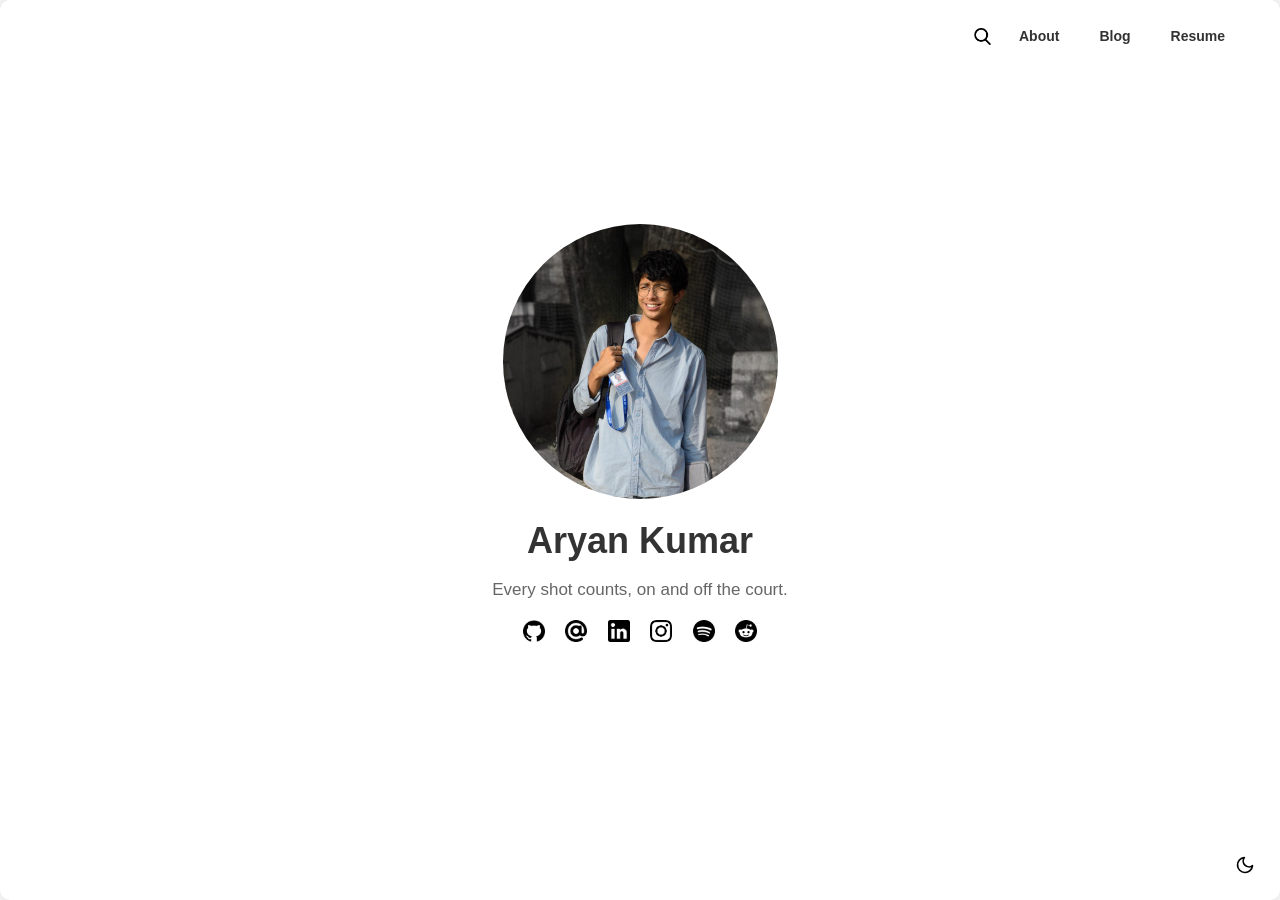
==== index.html @ 01d2bb62 "Add files via upload" ====
<!DOCTYPE html>
<html lang="en">
<head>
    <meta charset="UTF-8">
    <meta name="viewport" content="width=device-width, initial-scale=1.0">
    <title>Aryan Kumar</title>
    <link rel="icon" href="tree_1.png" type="image/png">

     <!-- Favicon added here -->
    <style>
        body {
            font-family: Arial, sans-serif;
            background-color: #f7f7f7;
            color: #333;
            margin: 0;
            padding: 0;
            display: flex;
            align-items: center;
            justify-content: center;
            height: 100vh;
            width: 100vw;
            overflow: hidden;
            transition: background-color 0.3s, color 0.3s;
        }

        .container {
            text-align: center;
            background-color: white;
            padding: 40px;
            border-radius: 10px;
            box-shadow: 0 0 15px rgba(0, 0, 0, 0.1);
            width: 100%;
            height: 100%;
            display: flex;
            flex-direction: column;
            align-items: center;
            justify-content: center;
            box-sizing: border-box;
            position: relative;
            transition: background-color 0.3s, color 0.3s;
        }

        .profile-pic {
            width: 275px;
            height: 275px;
            border-radius: 50%;
            object-fit: cover;
            margin-bottom: 20px;
            transition: transform 0.3s;
        }

        .profile-pic:hover {
            transform: scale(1.1);
        }

        h1 {
            font-size: 36px;
            color: #333;
            margin: 1px 0;
            font-weight: bold;
        }

        p {
            font-size: 17px;
            color: #666;
            margin-bottom: 20px;
        }

        .social-icons {
            margin-bottom: 30px;
        }

        .social-icons img {
            width: 22px;
            height: 22px;
            margin: 0 8px;
            cursor: pointer;
            transition: filter 0.3s;
        }

        .social-icons img:active {
            filter: hue-rotate(180deg) saturate(300%) brightness(0.7);
        }

        .top-right-container {
            position: absolute;
            top: 20px;
            right: 20px;
            display: flex;
            align-items: center;
        }

        .search-box {
            position: relative;
            display: none;
            align-items: center;
            transition: width 0.3s ease;
        }

        .search-box input[type="text"] {
            font-size: 14px;
            padding: 8px 12px;
            border: 1px solid #ccc;
            border-radius: 5px;
            width: 200px;
            box-shadow: 0 0 5px rgba(0, 0, 0, 0.2);
            transition: transform 0.3s ease;
        }

        .search-box button {
            padding: 8px 10px;
            font-size: 14px;
            cursor: pointer;
            border: 1px solid #ccc;
            border-radius: 5px;
            margin-left: 5px;
            background-color: #f7f7f7;
        }

        .search-icon {
            cursor: pointer;
            margin-right: 8px;
            width: 17px;
            height: 17px;
            transition: transform 0.3s ease, filter 0.3s ease;
        }

        .search-icon:hover {
            transform: scale(1.2);
            filter: brightness(0.8);
        }

        .links {
            display: flex;
            align-items: center;
            margin-right: 15px;
        }

        .links a {
            font-size: 14px;
            color: #333;
            text-decoration: none;
            margin: 0 8px;
            padding: 8px 12px;
            border-radius: 5px;
            position: relative;
            transition: color 0.3s;
        }

        .links a::after {
            content: '';
            position: absolute;
            width: 0;
            height: 3px;
            display: block;
            margin-top: 5px;
            right: 0;
            background: rgb(0, 128, 85);
            transition: width 0.3s ease;
        }

        .links a:hover::after {
            width: 100%;
            left: 0;
            background: rgb(0, 113, 128);
        }

        .mode-toggle {
            width: 30px;
            height: 30px;
            cursor: pointer;
            background-color: transparent;
            border: none;
            padding: 0;
            display: flex;
            align-items: center;
            justify-content: center;
            position: absolute;
            bottom: 20px;
            right: 20px;
            transition: transform 0.3s ease;
        }

        .mode-toggle:hover {
            transform: scale(1.1);
        }

        .mode-toggle svg {
            width: 20px;
            height: 20px;
        }

        .dark-mode .mode-toggle .sun {
            display: block;
        }

        .dark-mode .mode-toggle .moon {
            display: none;
        }

        .mode-toggle .sun {
            display: none;
        }

        .mode-toggle .moon {
            display: block;
        }

        .dark-mode {
            background-color: #333;
            color: #f7f7f7;
        }

        .dark-mode .container {
            background-color: #444;
            color: #f7f7f7;
        }

        .dark-mode h1 {
            color: white;
        }

        .dark-mode .links a {
            color: #f7f7f7;
        }

        .dark-mode .social-icons img {
            filter: invert(100%);
        }

        .highlight {
            background-color: yellow;
        }
    </style>
    <script>
        function toggleMode() {
            const body = document.body;
            const modeToggle = document.querySelector('.mode-toggle');
            body.classList.toggle('dark-mode');
            
            if (body.classList.contains('dark-mode')) {
                modeToggle.setAttribute('aria-label', 'Switch to light mode');
            } else {
                modeToggle.setAttribute('aria-label', 'Switch to dark mode');
            }
        }

        function toggleSearch() {
            const searchBox = document.querySelector('.search-box');
            searchBox.style.display = searchBox.style.display === 'none' || searchBox.style.display === '' ? 'flex' : 'none';
        }

        function searchAndHighlight() {
            const searchText = document.getElementById('search-input').value.toLowerCase();
            const elements = document.body.querySelectorAll('h1, p, a, .social-icons img');
            
            elements.forEach(el => {
                el.innerHTML = el.innerHTML.replace(/<span class="highlight">(.*?)<\/span>/g, "$1");
                if (el.textContent.toLowerCase().includes(searchText) && searchText) {
                    const regex = new RegExp(searchText, 'gi');
                    el.innerHTML = el.innerHTML.replace(regex, match => `<span class="highlight">${match}</span>`);
                }
            });
        }

        function handleSearchKeydown(event) {
            if (event.key === 'Enter') {
                searchAndHighlight();
            }
        }

        document.addEventListener('DOMContentLoaded', () => {
            const searchInput = document.getElementById('search-input');
            searchInput.addEventListener('keydown', handleSearchKeydown);
        });
    </script>
</head>
<body>

<div class="container">
    <div class="top-right-container">
        <img src="search.png" alt="Search Icon" class="search-icon" onclick="toggleSearch()">
        <div class="search-box">
            <input type="text" id="search-input" placeholder="Search...">
            <button onclick="searchAndHighlight()">Search</button>
        </div>
        <div class="links">
            <a href="about.html"><b>About</b></a>
            <a href="blog.html"><b>Blog</b></a>
            <a href="https://drive.google.com/drive/u/0/folders/10UwLJlrpfvB-QleIbEb0PHr3h8G_jxKL?q=sharedwith:CgJtZSgH%20parent:10UwLJlrpfvB-QleIbEb0PHr3h8G_jxKL" target="_blank"><b>Resume</b></a>
            
        </div>
    </div>

    <img src="p.jpg" alt="Profile Picture" class="profile-pic">
    <h1>Aryan Kumar</h1>
    <p>Every shot counts, on and off the court.</p>

    <div class="social-icons">
        <a href="https://github.com/aryank25" target="_blank"><img src="github.png" alt="GitHub"></a>
        <a href="mailto:aryankumar251204@gmail.com"><img src="at.png" alt="Email"></a>
        <a href="https://www.linkedin.com/in/aryan-kumar-7bba8031a/" target="_blank"><img src="linkedin-logo.png" alt="LinkedIn"></a>
        <a href="https://www.instagram.com/aryank_2512/" target="_blank"><img src="ig.png" alt="Instagram"></a>
        <a href="https://open.spotify.com/playlist/7Hc1AvkmylUBQRz2wEaGw4?si=s8i0Q4dRRf2jOGftsjvILw&pi=ZxhOGKOLRxWFY " target="_blank"><img src="spotify.png" alt="Spotify"></a>
        <a href="https://www.reddit.com/user/Fun_Bag6682/" target="_blank"><img src="reddit.png" alt="reddit"></a>
    </div>
</div>

<button class="mode-toggle" onclick="toggleMode()" aria-label="Toggle dark mode">
    <svg class="sun" xmlns="http://www.w3.org/2000/svg" width="24" height="24" viewBox="0 0 24 24" fill="none" stroke="currentColor" stroke-width="2" stroke-linecap="round" stroke-linejoin="round">
        <circle cx="12" cy="12" r="5"></circle>
        <line x1="12" y1="1" x2="12" y2="3"></line>
        <line x1="12" y1="21" x2="12" y2="23"></line>
        <line x1="4.22" y1="4.22" x2="5.64" y2="5.64"></line>
        <line x1="18.36" y1="18.36" x2="19.78" y2="19.78"></line>
        <line x1="1" y1="12" x2="3" y2="12"></line>
        <line x1="21" y1="12" x2="23" y2="12"></line>
        <line x1="4.22" y1="19.78" x2="5.64" y2="18.36"></line>
        <line x1="18.36" y1="5.64" x2="19.78" y2="4.22"></line>
    </svg>
    <svg class="moon" xmlns="http://www.w3.org/2000/svg" width="24" height="24" viewBox="0 0 24 24" fill="none" stroke="currentColor" stroke-width="2" stroke-linecap="round" stroke-linejoin="round">
        <path d="M21 12.79A9 9 0 1 1 11.21 3 7 7 0 0 0 21 12.79z"></path>
    </svg>
</button>

</body>
</html>
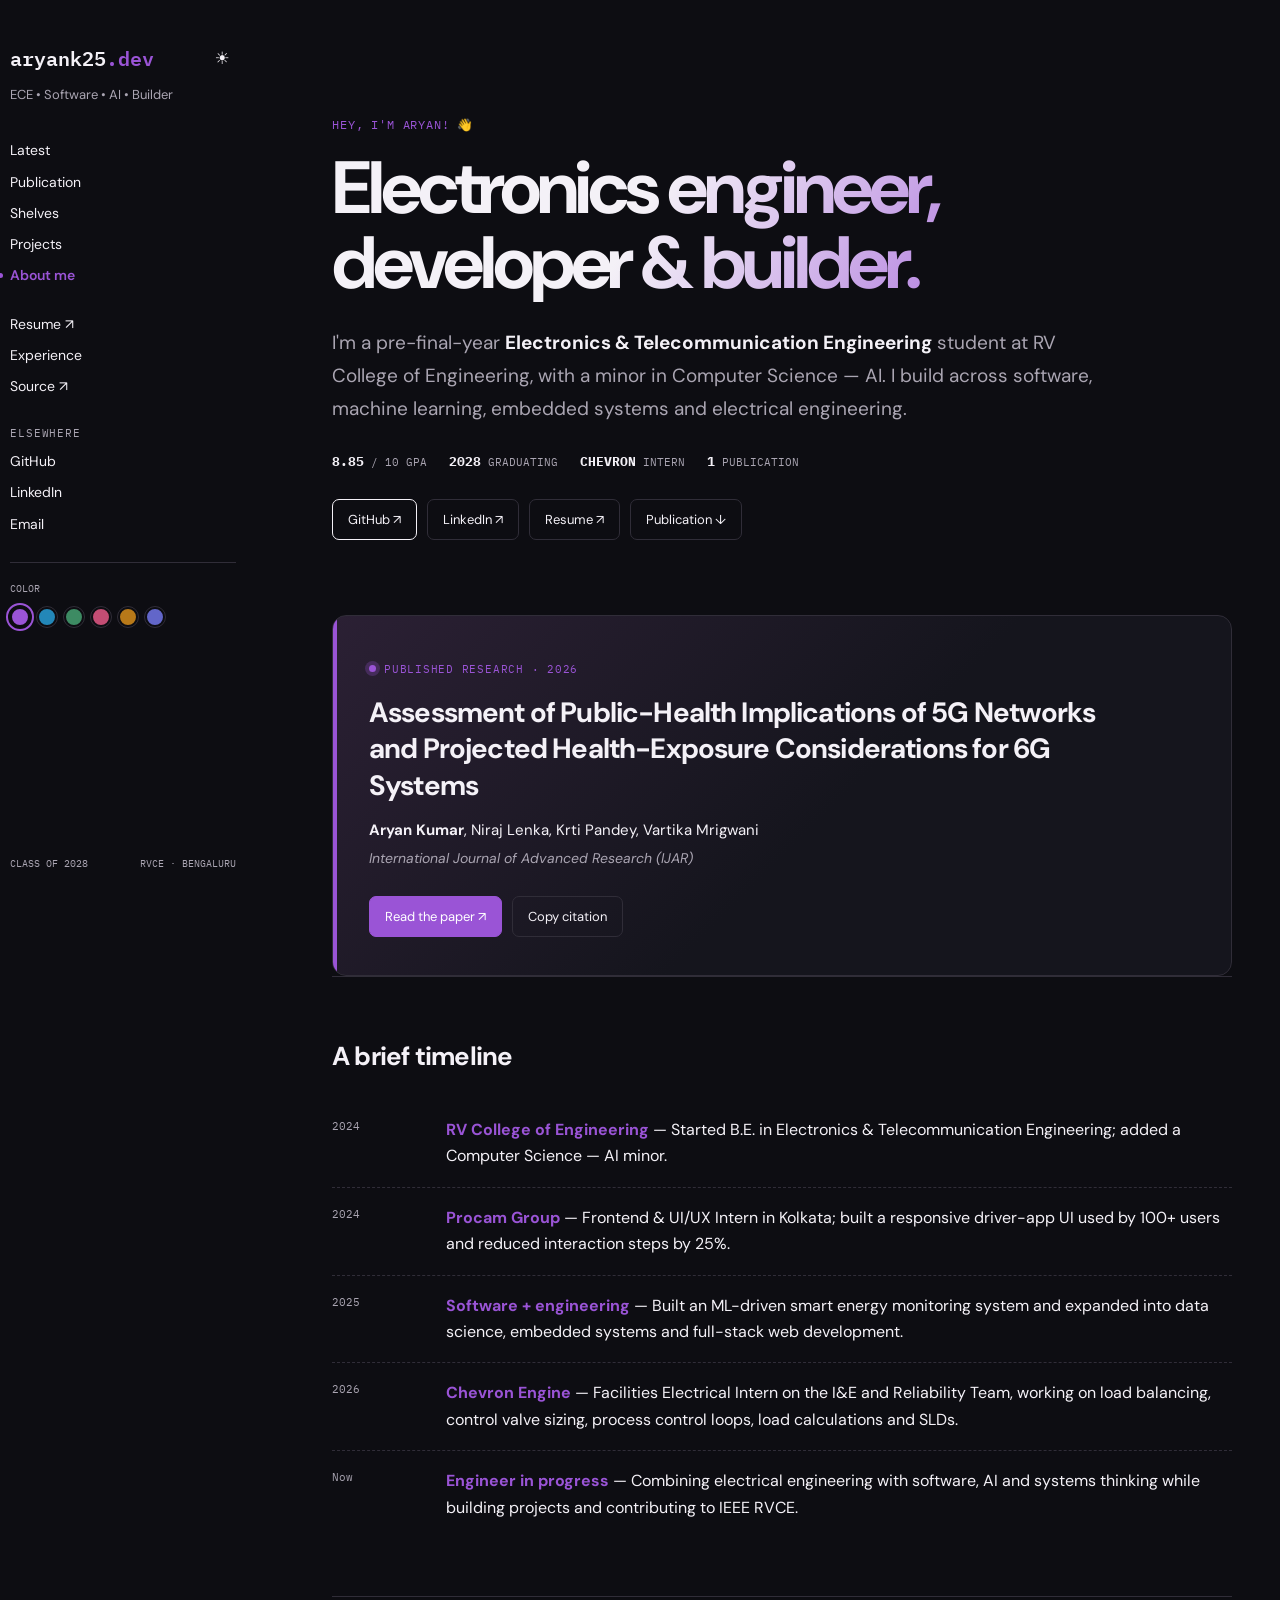
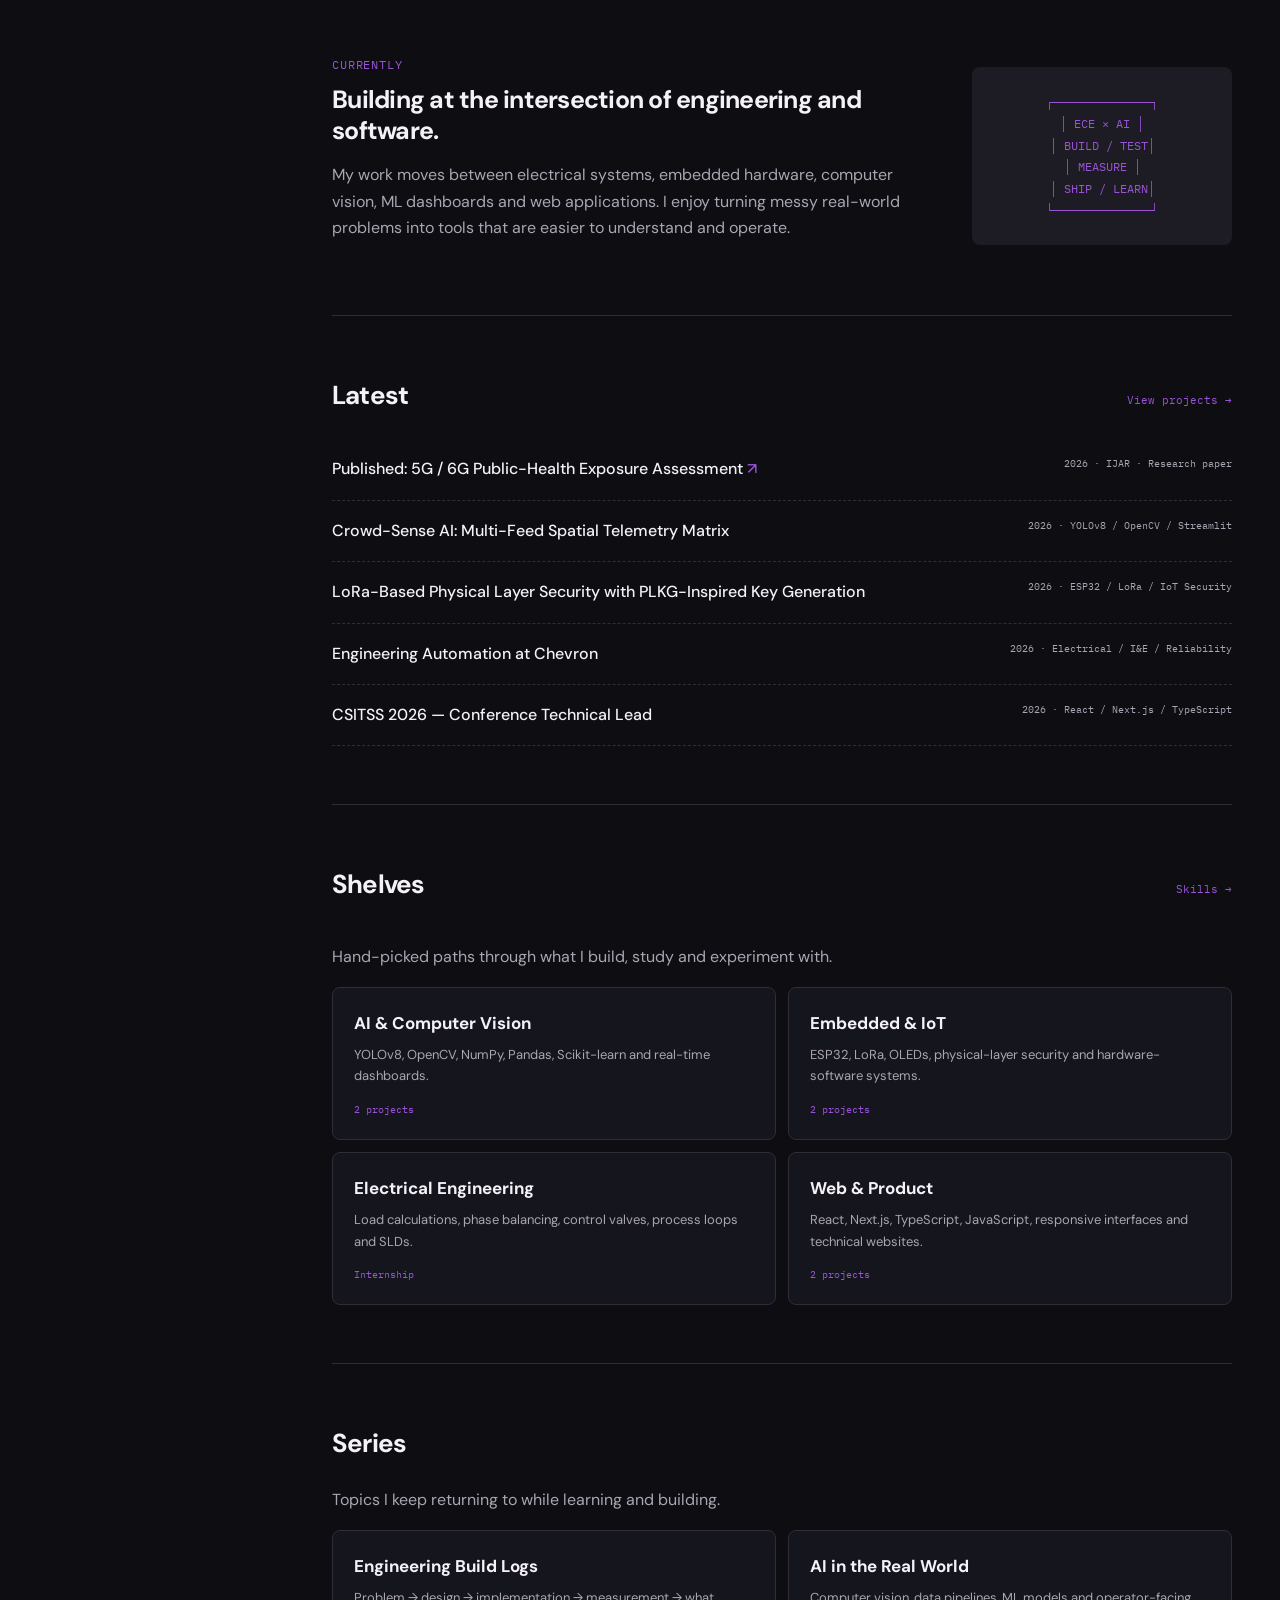
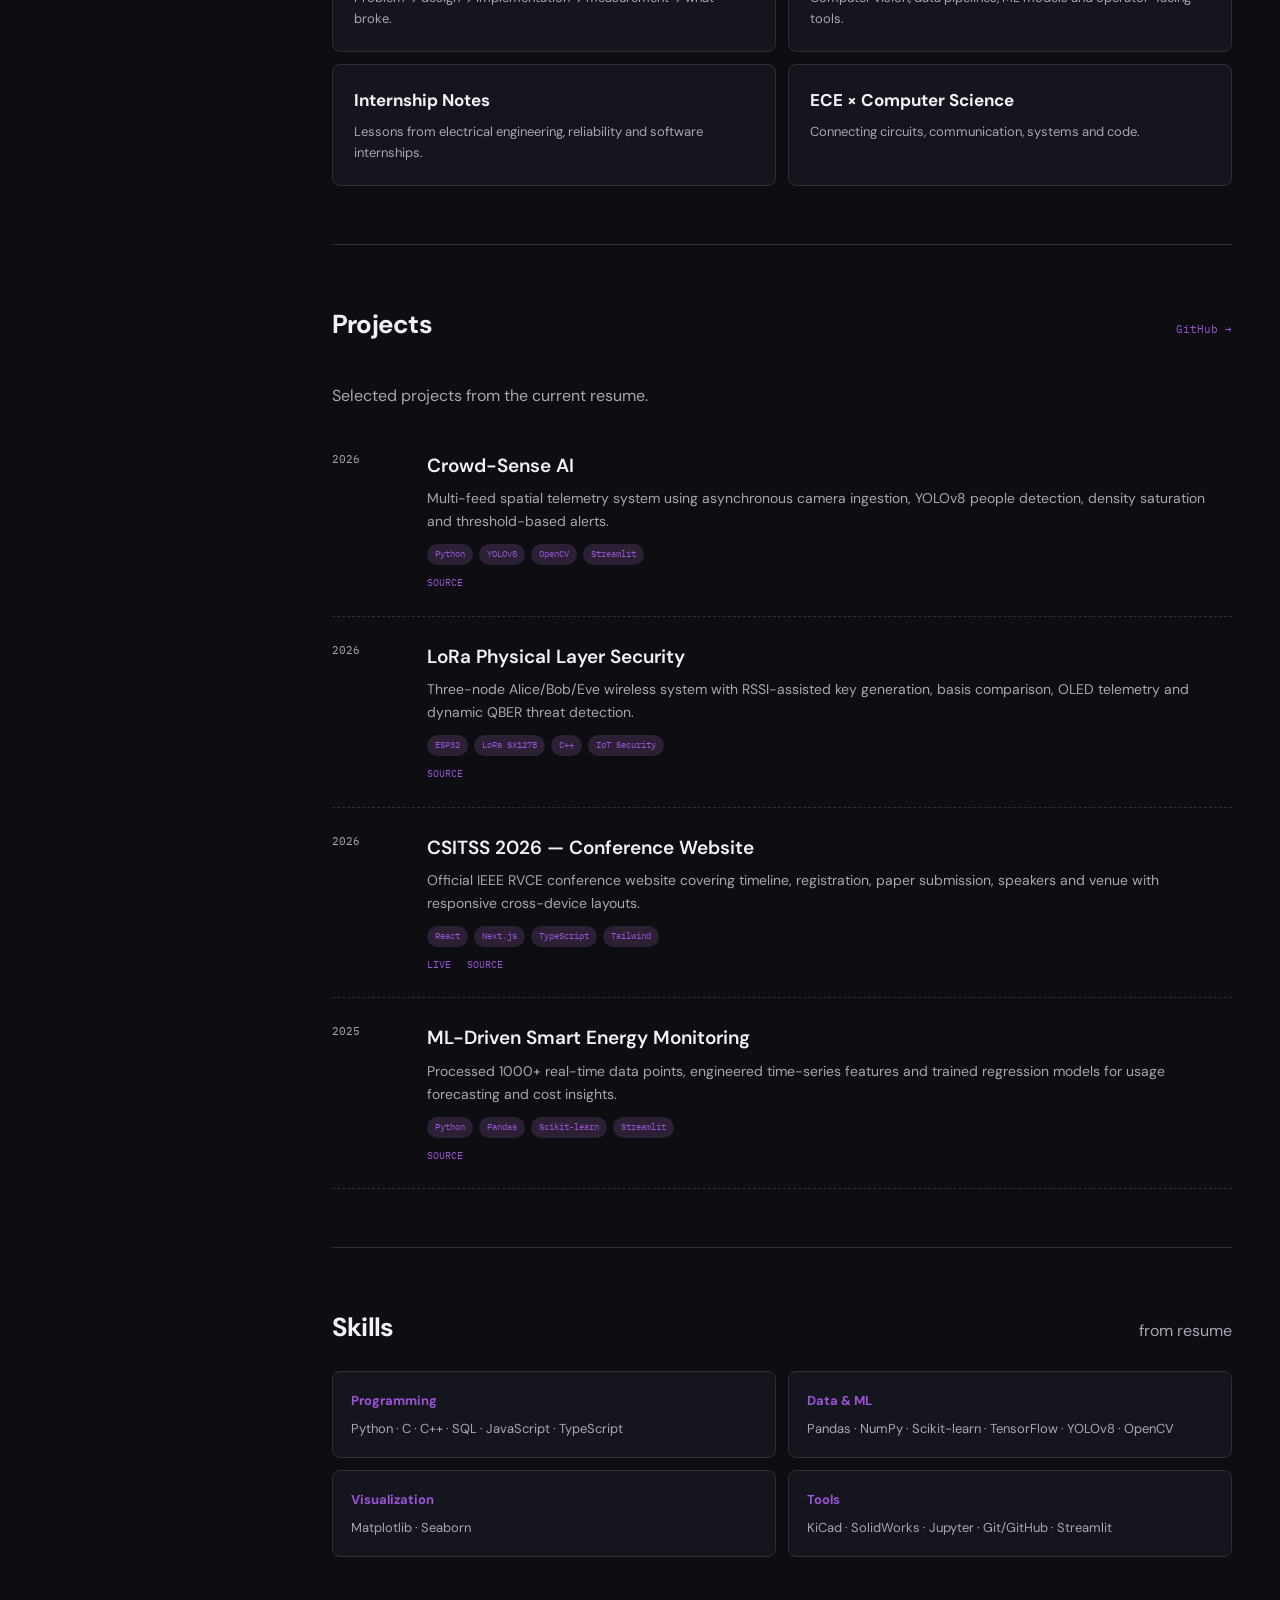
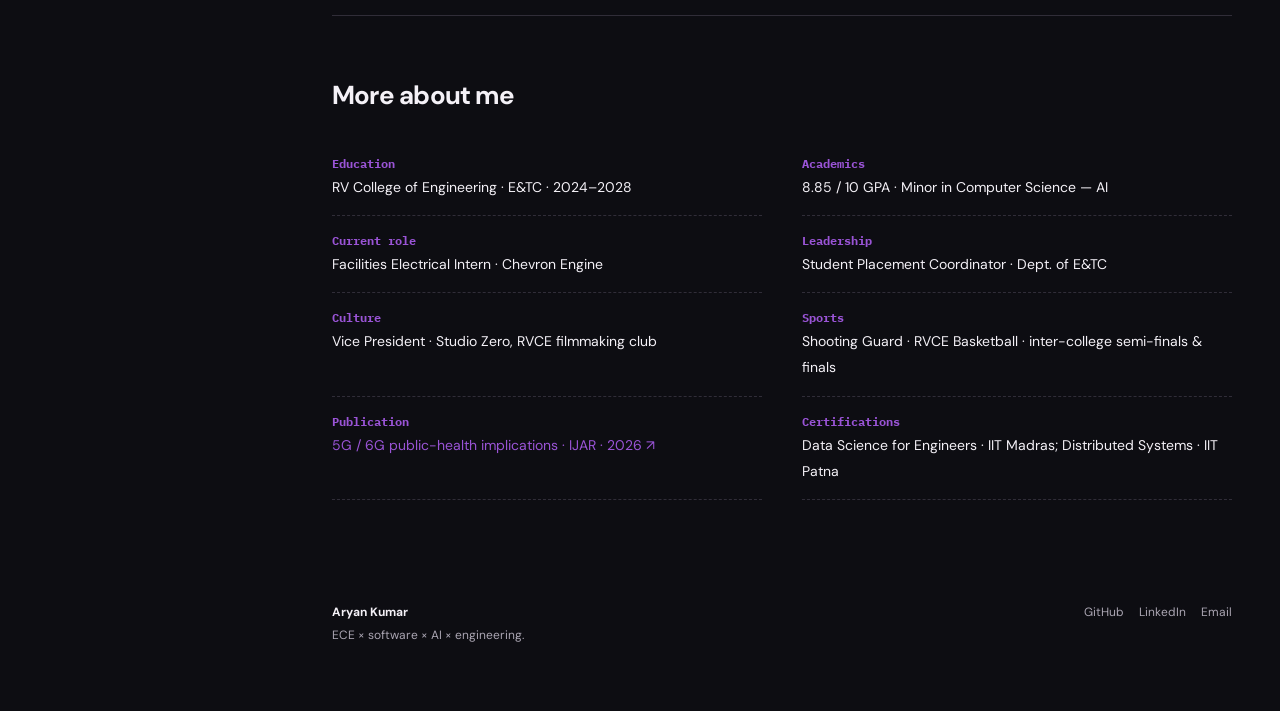
==== commit 0cda87c9: "Uploaded from local" ====
--- a/index.html
+++ b/index.html
@@ -1,327 +1,162 @@
-<!DOCTYPE html>
-<html lang="en">
-<head>
-    <meta charset="UTF-8">
-    <meta name="viewport" content="width=device-width, initial-scale=1.0">
-    <title>Aryan Kumar</title>
-    <link rel="icon" href="tree_1.png" type="image/png">
-
-     <!-- Favicon added here -->
-    <style>
-        body {
-            font-family: Arial, sans-serif;
-            background-color: #f7f7f7;
-            color: #333;
-            margin: 0;
-            padding: 0;
-            display: flex;
-            align-items: center;
-            justify-content: center;
-            height: 100vh;
-            width: 100vw;
-            overflow: hidden;
-            transition: background-color 0.3s, color 0.3s;
-        }
-
-        .container {
-            text-align: center;
-            background-color: white;
-            padding: 40px;
-            border-radius: 10px;
-            box-shadow: 0 0 15px rgba(0, 0, 0, 0.1);
-            width: 100%;
-            height: 100%;
-            display: flex;
-            flex-direction: column;
-            align-items: center;
-            justify-content: center;
-            box-sizing: border-box;
-            position: relative;
-            transition: background-color 0.3s, color 0.3s;
-        }
-
-        .profile-pic {
-            width: 275px;
-            height: 275px;
-            border-radius: 50%;
-            object-fit: cover;
-            margin-bottom: 20px;
-            transition: transform 0.3s;
-        }
-
-        .profile-pic:hover {
-            transform: scale(1.1);
-        }
-
-        h1 {
-            font-size: 36px;
-            color: #333;
-            margin: 1px 0;
-            font-weight: bold;
-        }
-
-        p {
-            font-size: 17px;
-            color: #666;
-            margin-bottom: 20px;
-        }
-
-        .social-icons {
-            margin-bottom: 30px;
-        }
-
-        .social-icons img {
-            width: 22px;
-            height: 22px;
-            margin: 0 8px;
-            cursor: pointer;
-            transition: filter 0.3s;
-        }
-
-        .social-icons img:active {
-            filter: hue-rotate(180deg) saturate(300%) brightness(0.7);
-        }
-
-        .top-right-container {
-            position: absolute;
-            top: 20px;
-            right: 20px;
-            display: flex;
-            align-items: center;
-        }
-
-        .search-box {
-            position: relative;
-            display: none;
-            align-items: center;
-            transition: width 0.3s ease;
-        }
-
-        .search-box input[type="text"] {
-            font-size: 14px;
-            padding: 8px 12px;
-            border: 1px solid #ccc;
-            border-radius: 5px;
-            width: 200px;
-            box-shadow: 0 0 5px rgba(0, 0, 0, 0.2);
-            transition: transform 0.3s ease;
-        }
-
-        .search-box button {
-            padding: 8px 10px;
-            font-size: 14px;
-            cursor: pointer;
-            border: 1px solid #ccc;
-            border-radius: 5px;
-            margin-left: 5px;
-            background-color: #f7f7f7;
-        }
-
-        .search-icon {
-            cursor: pointer;
-            margin-right: 8px;
-            width: 17px;
-            height: 17px;
-            transition: transform 0.3s ease, filter 0.3s ease;
-        }
-
-        .search-icon:hover {
-            transform: scale(1.2);
-            filter: brightness(0.8);
-        }
-
-        .links {
-            display: flex;
-            align-items: center;
-            margin-right: 15px;
-        }
-
-        .links a {
-            font-size: 14px;
-            color: #333;
-            text-decoration: none;
-            margin: 0 8px;
-            padding: 8px 12px;
-            border-radius: 5px;
-            position: relative;
-            transition: color 0.3s;
-        }
-
-        .links a::after {
-            content: '';
-            position: absolute;
-            width: 0;
-            height: 3px;
-            display: block;
-            margin-top: 5px;
-            right: 0;
-            background: rgb(0, 128, 85);
-            transition: width 0.3s ease;
-        }
-
-        .links a:hover::after {
-            width: 100%;
-            left: 0;
-            background: rgb(0, 113, 128);
-        }
-
-        .mode-toggle {
-            width: 30px;
-            height: 30px;
-            cursor: pointer;
-            background-color: transparent;
-            border: none;
-            padding: 0;
-            display: flex;
-            align-items: center;
-            justify-content: center;
-            position: absolute;
-            bottom: 20px;
-            right: 20px;
-            transition: transform 0.3s ease;
-        }
-
-        .mode-toggle:hover {
-            transform: scale(1.1);
-        }
-
-        .mode-toggle svg {
-            width: 20px;
-            height: 20px;
-        }
-
-        .dark-mode .mode-toggle .sun {
-            display: block;
-        }
-
-        .dark-mode .mode-toggle .moon {
-            display: none;
-        }
-
-        .mode-toggle .sun {
-            display: none;
-        }
-
-        .mode-toggle .moon {
-            display: block;
-        }
-
-        .dark-mode {
-            background-color: #333;
-            color: #f7f7f7;
-        }
-
-        .dark-mode .container {
-            background-color: #444;
-            color: #f7f7f7;
-        }
-
-        .dark-mode h1 {
-            color: white;
-        }
-
-        .dark-mode .links a {
-            color: #f7f7f7;
-        }
-
-        .dark-mode .social-icons img {
-            filter: invert(100%);
-        }
-
-        .highlight {
-            background-color: yellow;
-        }
-    </style>
-    <script>
-        function toggleMode() {
-            const body = document.body;
-            const modeToggle = document.querySelector('.mode-toggle');
-            body.classList.toggle('dark-mode');
-            
-            if (body.classList.contains('dark-mode')) {
-                modeToggle.setAttribute('aria-label', 'Switch to light mode');
-            } else {
-                modeToggle.setAttribute('aria-label', 'Switch to dark mode');
-            }
-        }
-
-        function toggleSearch() {
-            const searchBox = document.querySelector('.search-box');
-            searchBox.style.display = searchBox.style.display === 'none' || searchBox.style.display === '' ? 'flex' : 'none';
-        }
-
-        function searchAndHighlight() {
-            const searchText = document.getElementById('search-input').value.toLowerCase();
-            const elements = document.body.querySelectorAll('h1, p, a, .social-icons img');
-            
-            elements.forEach(el => {
-                el.innerHTML = el.innerHTML.replace(/<span class="highlight">(.*?)<\/span>/g, "$1");
-                if (el.textContent.toLowerCase().includes(searchText) && searchText) {
-                    const regex = new RegExp(searchText, 'gi');
-                    el.innerHTML = el.innerHTML.replace(regex, match => `<span class="highlight">${match}</span>`);
-                }
-            });
-        }
-
-        function handleSearchKeydown(event) {
-            if (event.key === 'Enter') {
-                searchAndHighlight();
-            }
-        }
-
-        document.addEventListener('DOMContentLoaded', () => {
-            const searchInput = document.getElementById('search-input');
-            searchInput.addEventListener('keydown', handleSearchKeydown);
-        });
-    </script>
-</head>
-<body>
-
-<div class="container">
-    <div class="top-right-container">
-        <img src="search.png" alt="Search Icon" class="search-icon" onclick="toggleSearch()">
-        <div class="search-box">
-            <input type="text" id="search-input" placeholder="Search...">
-            <button onclick="searchAndHighlight()">Search</button>
-        </div>
-        <div class="links">
-            <a href="about.html"><b>About</b></a>
-            <a href="blog.html"><b>Blog</b></a>
-            <a href="https://drive.google.com/drive/u/0/folders/10UwLJlrpfvB-QleIbEb0PHr3h8G_jxKL?q=sharedwith:CgJtZSgH%20parent:10UwLJlrpfvB-QleIbEb0PHr3h8G_jxKL" target="_blank"><b>Resume</b></a>
-            
-        </div>
-    </div>
-
-    <img src="p.jpg" alt="Profile Picture" class="profile-pic">
-    <h1>Aryan Kumar</h1>
-    <p>Every shot counts, on and off the court.</p>
-
-    <div class="social-icons">
-        <a href="https://github.com/aryank25" target="_blank"><img src="github.png" alt="GitHub"></a>
-        <a href="mailto:aryankumar251204@gmail.com"><img src="at.png" alt="Email"></a>
-        <a href="https://www.linkedin.com/in/aryan-kumar-7bba8031a/" target="_blank"><img src="linkedin-logo.png" alt="LinkedIn"></a>
-        <a href="https://www.instagram.com/aryank_2512/" target="_blank"><img src="ig.png" alt="Instagram"></a>
-        <a href="https://open.spotify.com/playlist/7Hc1AvkmylUBQRz2wEaGw4?si=s8i0Q4dRRf2jOGftsjvILw&pi=ZxhOGKOLRxWFY " target="_blank"><img src="spotify.png" alt="Spotify"></a>
-        <a href="https://www.reddit.com/user/Fun_Bag6682/" target="_blank"><img src="reddit.png" alt="reddit"></a>
-    </div>
-</div>
-
-<button class="mode-toggle" onclick="toggleMode()" aria-label="Toggle dark mode">
-    <svg class="sun" xmlns="http://www.w3.org/2000/svg" width="24" height="24" viewBox="0 0 24 24" fill="none" stroke="currentColor" stroke-width="2" stroke-linecap="round" stroke-linejoin="round">
-        <circle cx="12" cy="12" r="5"></circle>
-        <line x1="12" y1="1" x2="12" y2="3"></line>
-        <line x1="12" y1="21" x2="12" y2="23"></line>
-        <line x1="4.22" y1="4.22" x2="5.64" y2="5.64"></line>
-        <line x1="18.36" y1="18.36" x2="19.78" y2="19.78"></line>
-        <line x1="1" y1="12" x2="3" y2="12"></line>
-        <line x1="21" y1="12" x2="23" y2="12"></line>
-        <line x1="4.22" y1="19.78" x2="5.64" y2="18.36"></line>
-        <line x1="18.36" y1="5.64" x2="19.78" y2="4.22"></line>
-    </svg>
-    <svg class="moon" xmlns="http://www.w3.org/2000/svg" width="24" height="24" viewBox="0 0 24 24" fill="none" stroke="currentColor" stroke-width="2" stroke-linecap="round" stroke-linejoin="round">
-        <path d="M21 12.79A9 9 0 1 1 11.21 3 7 7 0 0 0 21 12.79z"></path>
-    </svg>
-</button>
-
-</body>
-</html>
+<!doctype html>
+<html lang="en" class="is-dark">
+<head>
+  <meta charset="utf-8">
+  <meta name="viewport" content="width=device-width,initial-scale=1">
+  <meta name="description" content="Aryan Kumar — Electronics & Telecommunication Engineering, software, AI, embedded systems and engineering projects.">
+  <meta name="theme-color" content="#0d0d12">
+  <meta property="og:title" content="Aryan Kumar — Engineer, Developer &amp; Builder">
+  <meta property="og:description" content="ECE student at RVCE building across embedded systems, AI and software. Author: 5G/6G public-health exposure research (IJAR 2026).">
+  <meta property="og:type" content="website">
+  <meta name="author" content="Aryan Kumar">
+  <link rel="icon" href="data:image/svg+xml,%3Csvg xmlns='http://www.w3.org/2000/svg' viewBox='0 0 64 64'%3E%3Crect width='64' height='64' rx='14' fill='%239a54d6'/%3E%3Ctext x='32' y='42' font-size='28' font-family='monospace' font-weight='700' text-anchor='middle' fill='white'%3EAK%3C/text%3E%3C/svg%3E">
+  <title>Aryan Kumar — Engineer, Developer & Builder</title>
+  <link rel="preconnect" href="https://fonts.googleapis.com">
+  <link rel="preconnect" href="https://fonts.gstatic.com" crossorigin>
+  <link href="https://fonts.googleapis.com/css2?family=DM+Sans:wght@400;500;600;700&family=IBM+Plex+Mono:wght@400;500;600&display=swap" rel="stylesheet">
+  <link rel="stylesheet" href="styles.css">
+</head>
+<body>
+  <a class="skip" href="#about">Skip to content</a>
+  <header class="mobile-nav">
+    <a class="brand" href="#top">AK<span>⌁</span></a>
+    <nav><a href="#publication">Research</a><a href="#projects">Projects</a><a href="#experience">Experience</a><a href="#about">About</a></nav>
+    <div class="controls"><button id="colorBtn" aria-label="Change color palette">●</button><button id="themeBtn" aria-label="Toggle light/dark theme">☾</button></div>
+  </header>
+
+  <div class="app" id="top">
+    <aside class="sidebar">
+      <div class="side-inner">
+        <div class="side-top"><a class="side-brand" href="#top">aryank25<span>.dev</span></a><button id="sideTheme" class="icon-btn" aria-label="Toggle theme">☾</button></div>
+        <p class="side-tag">ECE • Software • AI • Builder</p>
+        <div class="side-section"><a href="#latest">Latest</a><a href="#publication">Publication</a><a href="#shelves">Shelves</a><a href="#projects">Projects</a><a href="#about">About me</a></div>
+        <div class="side-section"><a href="aryan_resume.pdf" target="_blank" rel="noopener">Resume ↗</a><a href="#experience">Experience</a><a href="https://github.com/aryank25" target="_blank" rel="noopener">Source ↗</a></div>
+        <div class="side-section small"><span>Elsewhere</span><a href="https://github.com/aryank25" target="_blank" rel="noopener">GitHub</a><a href="https://www.linkedin.com/" target="_blank" rel="noopener">LinkedIn</a><a href="mailto:aryankumar.et24@rvce.edu.in">Email</a></div>
+        <div class="palette-panel">
+          <span>Color</span>
+          <div class="palette-grid" role="group" aria-label="Color palette">
+            <button class="palette-swatch" data-palette="moon" title="New Moon" aria-label="New Moon"></button>
+            <button class="palette-swatch" data-palette="ocean" title="Ocean" aria-label="Ocean"></button>
+            <button class="palette-swatch" data-palette="forest" title="Forest" aria-label="Forest"></button>
+            <button class="palette-swatch" data-palette="rose" title="Rose" aria-label="Rose"></button>
+            <button class="palette-swatch" data-palette="amber" title="Amber" aria-label="Amber"></button>
+            <button class="palette-swatch" data-palette="indigo" title="Indigo" aria-label="Indigo"></button>
+          </div>
+        </div>
+        <div class="side-bottom"><span>Class of 2028</span><span>RVCE · Bengaluru</span></div>
+      </div>
+    </aside>
+
+    <main class="content">
+      <section class="hero" id="about">
+        <p class="eyebrow">Hey, I'm Aryan! 👋</p>
+        <h1>Electronics engineer,<br>developer & builder.</h1>
+        <p class="lead">I'm a pre-final-year <strong>Electronics & Telecommunication Engineering</strong> student at RV College of Engineering, with a minor in Computer Science — AI. I build across software, machine learning, embedded systems and electrical engineering.</p>
+        <div class="stats"><span><b>8.85</b> / 10 GPA</span><span><b>2028</b> graduating</span><span><b>Chevron</b> intern</span><span><b>1</b> publication</span></div>
+        <div class="buttons"><a class="button" href="https://github.com/aryank25" target="_blank" rel="noopener">GitHub ↗</a><a class="button secondary" href="https://www.linkedin.com/" target="_blank" rel="noopener">LinkedIn ↗</a><a class="button secondary" href="aryan_resume.pdf" target="_blank" rel="noopener">Resume ↗</a><a class="button secondary" href="#publication">Publication ↓</a></div>
+      </section>
+
+
+      <section class="section pub-feature reveal" id="publication" aria-labelledby="pub-h">
+        <div class="pub-badge"><span class="dot"></span>Published research · 2026</div>
+        <h2 id="pub-h" class="pub-title">Assessment of Public-Health Implications of 5G Networks and Projected Health-Exposure Considerations for 6G Systems</h2>
+        <p class="pub-authors"><strong>Aryan Kumar</strong>, Niraj Lenka, Krti Pandey, Vartika Mrigwani</p>
+        <p class="pub-venue">International Journal of Advanced Research (IJAR)</p>
+        <div class="buttons">
+          <a class="button primary" href="https://www.journalijar.com/article/58133/assessment-of-public-health-implications-of-5g-networks-and-projected-health-exposure-considerations-for-6g-systems/" target="_blank" rel="noopener">Read the paper ↗</a>
+          <button class="button secondary" id="copyCite" type="button" data-cite="Kumar, A., Lenka, N., Pandey, K., &amp; Mrigwani, V. (2026). Assessment of Public-Health Implications of 5G Networks and Projected Health-Exposure Considerations for 6G Systems. International Journal of Advanced Research (IJAR). https://www.journalijar.com/article/58133/assessment-of-public-health-implications-of-5g-networks-and-projected-health-exposure-considerations-for-6g-systems/">Copy citation</button>
+        </div>
+      </section>
+
+      <section class="section reveal" id="experience">
+        <h2>A brief timeline</h2>
+        <ul class="timeline">
+          <li><span>2024</span><div><strong>RV College of Engineering</strong> — Started B.E. in Electronics & Telecommunication Engineering; added a Computer Science — AI minor.</div></li>
+          <li><span>2024</span><div><strong>Procam Group</strong> — Frontend & UI/UX Intern in Kolkata; built a responsive driver-app UI used by 100+ users and reduced interaction steps by 25%.</div></li>
+          <li><span>2025</span><div><strong>Software + engineering</strong> — Built an ML-driven smart energy monitoring system and expanded into data science, embedded systems and full-stack web development.</div></li>
+          <li><span>2026</span><div><strong>Chevron Engine</strong> — Facilities Electrical Intern on the I&E and Reliability Team, working on load balancing, control valve sizing, process control loops, load calculations and SLDs.</div></li>
+          <li><span>Now</span><div><strong>Engineer in progress</strong> — Combining electrical engineering with software, AI and systems thinking while building projects and contributing to IEEE RVCE.</div></li>
+        </ul>
+      </section>
+
+      <section class="section split-card reveal">
+        <div><div class="mini-label">Currently</div><h3>Building at the intersection of engineering and software.</h3><p>My work moves between electrical systems, embedded hardware, computer vision, ML dashboards and web applications. I enjoy turning messy real-world problems into tools that are easier to understand and operate.</p></div>
+        <div class="ascii">┌──────────────┐<br>│  ECE × AI    │<br>│  BUILD / TEST│<br>│  MEASURE     │<br>│  SHIP / LEARN│<br>└──────────────┘</div>
+      </section>
+
+      <section class="section reveal" id="latest">
+        <div class="section-head"><h2>Latest</h2><a href="#projects">View projects →</a></div>
+        <div class="post-list">
+          <a class="post" href="https://www.journalijar.com/article/58133/assessment-of-public-health-implications-of-5g-networks-and-projected-health-exposure-considerations-for-6g-systems/" target="_blank" rel="noopener"><span class="post-title">Published: 5G / 6G Public-Health Exposure Assessment <i>↗</i></span><span class="date">2026 · IJAR · Research paper</span></a>
+          <a class="post" href="#projects"><span class="post-title">Crowd-Sense AI: Multi-Feed Spatial Telemetry Matrix</span><span class="date">2026 · YOLOv8 / OpenCV / Streamlit</span></a>
+          <a class="post" href="#projects"><span class="post-title">LoRa-Based Physical Layer Security with PLKG-Inspired Key Generation</span><span class="date">2026 · ESP32 / LoRa / IoT Security</span></a>
+          <a class="post" href="#experience"><span class="post-title">Engineering Automation at Chevron</span><span class="date">2026 · Electrical / I&E / Reliability</span></a>
+          <a class="post" href="#projects"><span class="post-title">CSITSS 2026 — Conference Technical Lead</span><span class="date">2026 · React / Next.js / TypeScript</span></a>
+        </div>
+      </section>
+
+      <section class="section reveal" id="shelves">
+        <div class="section-head"><h2>Shelves</h2><a href="#skills">Skills →</a></div>
+        <p class="muted">Hand-picked paths through what I build, study and experiment with.</p>
+        <div class="shelves">
+          <a class="shelf" href="#projects"><b>AI & Computer Vision</b><span>YOLOv8, OpenCV, NumPy, Pandas, Scikit-learn and real-time dashboards.</span><em>2 projects</em></a>
+          <a class="shelf" href="#projects"><b>Embedded & IoT</b><span>ESP32, LoRa, OLEDs, physical-layer security and hardware-software systems.</span><em>2 projects</em></a>
+          <a class="shelf" href="#experience"><b>Electrical Engineering</b><span>Load calculations, phase balancing, control valves, process loops and SLDs.</span><em>Internship</em></a>
+          <a class="shelf" href="#projects"><b>Web & Product</b><span>React, Next.js, TypeScript, JavaScript, responsive interfaces and technical websites.</span><em>2 projects</em></a>
+        </div>
+      </section>
+
+      <section class="section reveal" id="series">
+        <h2>Series</h2><p class="muted">Topics I keep returning to while learning and building.</p>
+        <div class="series-grid">
+          <a href="#projects"><b>Engineering Build Logs</b><span>Problem → design → implementation → measurement → what broke.</span></a>
+          <a href="#projects"><b>AI in the Real World</b><span>Computer vision, data pipelines, ML models and operator-facing tools.</span></a>
+          <a href="#experience"><b>Internship Notes</b><span>Lessons from electrical engineering, reliability and software internships.</span></a>
+          <a href="#skills"><b>ECE × Computer Science</b><span>Connecting circuits, communication, systems and code.</span></a>
+        </div>
+      </section>
+
+      <section class="section reveal" id="projects">
+        <div class="section-head"><h2>Projects</h2><a href="https://github.com/aryank25" target="_blank" rel="noopener">GitHub →</a></div>
+        <p class="muted">Selected projects from the current resume.</p>
+        <div class="projects">
+          <article class="project"><span class="year">2026</span><div><a class="project-name" href="https://github.com/aryank25" target="_blank" rel="noopener">Crowd-Sense AI</a><p>Multi-feed spatial telemetry system using asynchronous camera ingestion, YOLOv8 people detection, density saturation and threshold-based alerts.</p><div class="tags"><span>Python</span><span>YOLOv8</span><span>OpenCV</span><span>Streamlit</span></div><div class="project-links"><a href="https://github.com/aryank25" target="_blank" rel="noopener">Source</a></div></div></article>
+          <article class="project"><span class="year">2026</span><div><a class="project-name" href="https://github.com/aryank25" target="_blank" rel="noopener">LoRa Physical Layer Security</a><p>Three-node Alice/Bob/Eve wireless system with RSSI-assisted key generation, basis comparison, OLED telemetry and dynamic QBER threat detection.</p><div class="tags"><span>ESP32</span><span>LoRa SX1278</span><span>C++</span><span>IoT Security</span></div><div class="project-links"><a href="https://github.com/aryank25" target="_blank" rel="noopener">Source</a></div></div></article>
+          <article class="project"><span class="year">2026</span><div><a class="project-name" href="https://csitss.ieee-rvce.org/" target="_blank" rel="noopener">CSITSS 2026 — Conference Website</a><p>Official IEEE RVCE conference website covering timeline, registration, paper submission, speakers and venue with responsive cross-device layouts.</p><div class="tags"><span>React</span><span>Next.js</span><span>TypeScript</span><span>Tailwind</span></div><div class="project-links"><a href="https://csitss.ieee-rvce.org/" target="_blank" rel="noopener">Live</a><a href="https://github.com/aryank25" target="_blank" rel="noopener">Source</a></div></div></article>
+          <article class="project"><span class="year">2025</span><div><a class="project-name" href="https://github.com/aryank25" target="_blank" rel="noopener">ML-Driven Smart Energy Monitoring</a><p>Processed 1000+ real-time data points, engineered time-series features and trained regression models for usage forecasting and cost insights.</p><div class="tags"><span>Python</span><span>Pandas</span><span>Scikit-learn</span><span>Streamlit</span></div><div class="project-links"><a href="https://github.com/aryank25" target="_blank" rel="noopener">Source</a></div></div></article>
+        </div>
+      </section>
+
+      <section class="section reveal" id="skills">
+        <div class="section-head"><h2>Skills</h2><span class="muted">from resume</span></div>
+        <div class="skill-cloud">
+          <div><b>Programming</b><span>Python · C · C++ · SQL · JavaScript · TypeScript</span></div>
+          <div><b>Data & ML</b><span>Pandas · NumPy · Scikit-learn · TensorFlow · YOLOv8 · OpenCV</span></div>
+          <div><b>Visualization</b><span>Matplotlib · Seaborn</span></div>
+          <div><b>Tools</b><span>KiCad · SolidWorks · Jupyter · Git/GitHub · Streamlit</span></div>
+        </div>
+      </section>
+
+      <section class="section credentials reveal">
+        <h2>More about me</h2>
+        <div class="facts">
+          <div><b>Education</b><span>RV College of Engineering · E&TC · 2024–2028</span></div>
+          <div><b>Academics</b><span>8.85 / 10 GPA · Minor in Computer Science — AI</span></div>
+          <div><b>Current role</b><span>Facilities Electrical Intern · Chevron Engine</span></div>
+          <div><b>Leadership</b><span>Student Placement Coordinator · Dept. of E&TC</span></div>
+          <div><b>Culture</b><span>Vice President · Studio Zero, RVCE filmmaking club</span></div>
+          <div><b>Sports</b><span>Shooting Guard · RVCE Basketball · inter-college semi-finals & finals</span></div>
+          <div><b>Publication</b><span><a class="inline-link" href="https://www.journalijar.com/article/58133/assessment-of-public-health-implications-of-5g-networks-and-projected-health-exposure-considerations-for-6g-systems/" target="_blank" rel="noopener">5G / 6G public-health implications · IJAR · 2026 ↗</a></span></div>
+          <div><b>Certifications</b><span>Data Science for Engineers · IIT Madras; Distributed Systems · IIT Patna</span></div>
+        </div>
+      </section>
+
+      <footer>
+        <div><strong>Aryan Kumar</strong><span>ECE × software × AI × engineering.</span></div>
+        <div class="footer-links"><a href="https://github.com/aryank25" target="_blank" rel="noopener">GitHub</a><a href="https://www.linkedin.com/" target="_blank" rel="noopener">LinkedIn</a><a href="mailto:aryankumar.et24@rvce.edu.in">Email</a></div>
+      </footer>
+    </main>
+  </div>
+  <script src="script.js"></script>
+</body>
+</html>
--- a/styles.css
+++ b/styles.css
@@ -0,0 +1,29 @@
+:root{--bg:#f7f3ee;--surface:#fffdf9;--text:#1d1b20;--muted:#6f6a73;--border:#ddd7cf;--accent:#9a54d6;--accent-soft:#eadcf5;--code:#ece8e2;--shadow:0 18px 50px rgba(38,30,22,.08)}
+html[data-theme="dark"]{--bg:#0d0d12;--surface:#15151d;--text:#f4f1f7;--muted:#aaa5b2;--border:#302d38;--accent-soft:#2b2034;--code:#1d1b24;--shadow:0 18px 50px rgba(0,0,0,.25)}
+html[data-palette="ocean"]{--accent:#2387b8;--accent-soft:#d9edf7} html[data-palette="forest"]{--accent:#3d8b63;--accent-soft:#dcefe3} html[data-palette="rose"]{--accent:#c34d74;--accent-soft:#f6dce5} html[data-palette="amber"]{--accent:#b87919;--accent-soft:#f4e4c4} html[data-palette="indigo"]{--accent:#6266c9;--accent-soft:#e1e1f8}
+*{box-sizing:border-box}html{scroll-behavior:smooth}body{margin:0;background:var(--bg);color:var(--text);font-family:"DM Sans",system-ui,sans-serif;line-height:1.65}a{color:inherit;text-decoration:none}a:hover{color:var(--accent)}button{font:inherit;color:inherit}
+.app{display:grid;grid-template-columns:250px minmax(0,900px);gap:72px;max-width:1260px;margin:0 auto}.sidebar{min-height:100vh}.side-inner{position:sticky;top:0;height:100vh;padding:42px 24px 28px 0;display:flex;flex-direction:column}.side-top{display:flex;align-items:center;justify-content:space-between}.side-brand,.brand{font-family:"IBM Plex Mono",monospace;font-weight:600;font-size:20px}.side-brand span,.brand span{color:var(--accent)}.side-tag{color:var(--muted);font-size:13px;margin:9px 0 34px}.side-section{display:flex;flex-direction:column;gap:8px;margin-bottom:26px}.side-section a{font-size:14px}.side-section.small{font-size:13px}.side-section.small span{color:var(--muted);font-family:"IBM Plex Mono",monospace;font-size:11px;text-transform:uppercase;letter-spacing:.08em}.icon-btn,.controls button,.palette-swatch{border:0;background:transparent;cursor:pointer}.icon-btn{font-size:17px}.side-bottom{margin-top:auto;display:flex;justify-content:space-between;color:var(--muted);font-family:"IBM Plex Mono",monospace;font-size:10px;text-transform:uppercase}.palette-panel{border-top:1px solid var(--border);padding-top:18px;margin-bottom:25px}.palette-panel>span{display:block;color:var(--muted);font-family:"IBM Plex Mono",monospace;font-size:10px;text-transform:uppercase;margin-bottom:10px}.palette-grid{display:flex;gap:7px}.palette-swatch{width:20px;height:20px;border-radius:50%;border:2px solid var(--bg);outline:1px solid var(--border)}.palette-swatch[data-palette="moon"]{background:#9a54d6}.palette-swatch[data-palette="ocean"]{background:#2387b8}.palette-swatch[data-palette="forest"]{background:#3d8b63}.palette-swatch[data-palette="rose"]{background:#c34d74}.palette-swatch[data-palette="amber"]{background:#b87919}.palette-swatch[data-palette="indigo"]{background:#6266c9}.palette-swatch.active{outline:2px solid var(--accent);outline-offset:2px}
+.content{padding:78px 0 55px}.hero{padding:25px 0 65px}.eyebrow,.mini-label{font-family:"IBM Plex Mono",monospace;font-size:12px;color:var(--accent);text-transform:uppercase;letter-spacing:.07em}.hero h1{font-size:clamp(44px,6vw,74px);line-height:1.02;letter-spacing:-.055em;margin:16px 0 24px;max-width:780px}.lead{font-size:19px;line-height:1.75;max-width:770px;color:var(--muted)}.lead strong{color:var(--text)}.stats{display:flex;gap:22px;flex-wrap:wrap;margin:26px 0;font-family:"IBM Plex Mono",monospace;font-size:11px;color:var(--muted);text-transform:uppercase}.stats b{color:var(--text);font-size:13px}.buttons{display:flex;gap:10px;flex-wrap:wrap;margin-top:26px}.button{padding:9px 15px;border:1px solid var(--text);border-radius:7px;font-size:13px}.button:hover{background:var(--text);color:var(--bg)}.button.secondary{border-color:var(--border)}
+.section{padding:58px 0;border-top:1px solid var(--border)}.section h2{font-size:26px;letter-spacing:-.03em;margin:0 0 22px}.section-head{display:flex;align-items:baseline;justify-content:space-between;gap:20px}.section-head a{font-family:"IBM Plex Mono",monospace;font-size:11px;color:var(--accent)}.muted{color:var(--muted)}.timeline{list-style:none;padding:0;margin:0}.timeline li{display:grid;grid-template-columns:90px 1fr;gap:24px;padding:17px 0;border-bottom:1px dashed var(--border)}.timeline li:last-child{border-bottom:0}.timeline span,.year{font-family:"IBM Plex Mono",monospace;color:var(--muted);font-size:11px}.timeline strong{color:var(--accent)}.split-card{display:grid;grid-template-columns:1fr 260px;gap:45px;align-items:center}.split-card h3{font-size:25px;line-height:1.25;letter-spacing:-.03em;margin:9px 0}.split-card p{color:var(--muted)}.ascii{font-family:"IBM Plex Mono",monospace;font-size:12px;color:var(--accent);background:var(--code);padding:24px;border-radius:8px;text-align:center;line-height:1.8}.post-list{display:grid;gap:0}.post{display:flex;justify-content:space-between;gap:25px;padding:17px 0;border-bottom:1px dashed var(--border)}.post-title{font-weight:500}.date{font-family:"IBM Plex Mono",monospace;font-size:10px;color:var(--muted);white-space:nowrap}.shelves{display:grid;grid-template-columns:1fr 1fr;gap:12px}.shelf,.series-grid a{border:1px solid var(--border);border-radius:8px;padding:21px;background:var(--surface);display:flex;flex-direction:column;gap:7px;transition:.2s}.shelf:hover,.series-grid a:hover{transform:translateY(-2px);box-shadow:var(--shadow);border-color:var(--accent)}.shelf b,.series-grid b{font-size:17px}.shelf span,.series-grid span{color:var(--muted);font-size:13px}.shelf em{font-family:"IBM Plex Mono",monospace;font-style:normal;font-size:10px;color:var(--accent);margin-top:8px}.series-grid{display:grid;grid-template-columns:1fr 1fr;gap:12px}.projects{display:grid;gap:0}.project{display:grid;grid-template-columns:75px 1fr;gap:20px;padding:24px 0;border-bottom:1px dashed var(--border)}.project-name{font-size:19px;font-weight:600}.project p{margin:6px 0 11px;color:var(--muted);font-size:14px}.project-links{display:flex;gap:16px;font-family:"IBM Plex Mono",monospace;font-size:10px;color:var(--accent);text-transform:uppercase}.tags{display:flex;gap:6px;flex-wrap:wrap;margin:10px 0}.tags span{background:var(--accent-soft);color:var(--accent);border-radius:99px;padding:3px 8px;font-family:"IBM Plex Mono",monospace;font-size:9px}.skill-cloud{display:grid;grid-template-columns:1fr 1fr;gap:12px}.skill-cloud>div{background:var(--surface);border:1px solid var(--border);padding:18px;border-radius:8px}.skill-cloud b{display:block;color:var(--accent);font-size:13px}.skill-cloud span{display:block;margin-top:6px;color:var(--muted);font-size:13px}.facts{display:grid;grid-template-columns:1fr 1fr;gap:0 40px}.facts div{padding:15px 0;border-bottom:1px dashed var(--border)}.facts b{display:block;font-size:12px;color:var(--accent);font-family:"IBM Plex Mono",monospace}.facts span{font-size:14px}.publication{background:var(--surface);padding:32px;border:1px solid var(--border);border-radius:9px;margin-top:30px}.publication h3{font-size:21px;line-height:1.4;margin:10px 0}.publication p{color:var(--muted);margin:0;font-size:14px}footer{padding:45px 0 10px;display:flex;justify-content:space-between;gap:25px;color:var(--muted);font-size:12px}footer strong{display:block;color:var(--text);margin-bottom:3px}.footer-links{display:flex;gap:15px}
+.mobile-nav{display:none}
+@media(max-width:980px){.app{display:block;max-width:760px;padding:0 24px}.sidebar{display:none}.mobile-nav{position:sticky;top:0;z-index:20;display:flex;align-items:center;justify-content:space-between;gap:16px;padding:13px 20px;background:color-mix(in srgb,var(--bg) 92%,transparent);backdrop-filter:blur(12px);border-bottom:1px solid var(--border)}.mobile-nav nav{display:flex;gap:14px;font-size:12px}.controls{display:flex;gap:4px}.controls button{font-size:15px}.content{padding-top:35px}}
+@media(max-width:620px){.mobile-nav nav{display:none}.hero h1{font-size:47px}.lead{font-size:16px}.stats{gap:10px;flex-direction:column}.timeline li,.project{grid-template-columns:1fr;gap:5px}.split-card,.shelves,.series-grid,.skill-cloud,.facts{grid-template-columns:1fr}.ascii{display:none}.post{flex-direction:column;gap:4px}footer{flex-direction:column}.app{padding:0 18px}.section{padding:45px 0}}
+
+/* ---- enhancements ---- */
+.skip{position:absolute;left:-999px;top:8px;background:var(--accent);color:#fff;padding:8px 14px;border-radius:6px;z-index:99}.skip:focus{left:8px}
+:focus-visible{outline:2px solid var(--accent);outline-offset:3px;border-radius:4px}
+::selection{background:var(--accent);color:#fff}
+.hero h1{background:linear-gradient(120deg,var(--text) 40%,var(--accent));-webkit-background-clip:text;background-clip:text;color:transparent}
+.button{transition:.2s;cursor:pointer;background:transparent;font-family:inherit}.button:hover{transform:translateY(-2px)}
+.button.primary{background:var(--accent);border-color:var(--accent);color:#fff}.button.primary:hover{background:var(--accent);color:#fff;box-shadow:0 10px 26px color-mix(in srgb,var(--accent) 40%,transparent)}
+.pub-feature{position:relative;margin:10px 0 0;padding:38px 36px;border:1px solid var(--border);border-radius:14px;background:linear-gradient(135deg,var(--accent-soft),var(--surface) 55%);overflow:hidden}
+.pub-feature::before{content:"";position:absolute;left:0;top:0;bottom:0;width:4px;background:var(--accent)}
+.pub-badge{display:inline-flex;align-items:center;gap:8px;font-family:"IBM Plex Mono",monospace;font-size:11px;text-transform:uppercase;letter-spacing:.07em;color:var(--accent)}.pub-badge .dot{width:7px;height:7px;border-radius:50%;background:var(--accent);box-shadow:0 0 0 4px color-mix(in srgb,var(--accent) 25%,transparent)}
+.section.pub-feature h2.pub-title{font-size:clamp(21px,2.6vw,28px);line-height:1.3;margin:14px 0 14px;max-width:760px}
+.pub-authors{margin:0;font-size:15px}.pub-venue{margin:4px 0 0;color:var(--muted);font-size:14px;font-style:italic}
+.post-title i{font-style:normal;color:var(--accent)}.inline-link{color:var(--accent)}.inline-link:hover{text-decoration:underline}
+.project{transition:.2s}.project:hover{padding-left:10px;border-left:2px solid var(--accent)}
+.side-section a{position:relative;transition:.15s}.side-section a.active{color:var(--accent);font-weight:600}.side-section a.active::before{content:"";position:absolute;left:-12px;top:50%;width:5px;height:5px;margin-top:-2.5px;border-radius:50%;background:var(--accent)}
+.js .reveal{opacity:0;transform:translateY(18px);transition:opacity .6s ease,transform .6s ease}.js .reveal.in{opacity:1;transform:none}
+@media(prefers-reduced-motion:reduce){html{scroll-behavior:auto}.js .reveal{opacity:1;transform:none;transition:none}*{transition:none!important}}
+@media(max-width:620px){.pub-feature{padding:28px 22px}}
